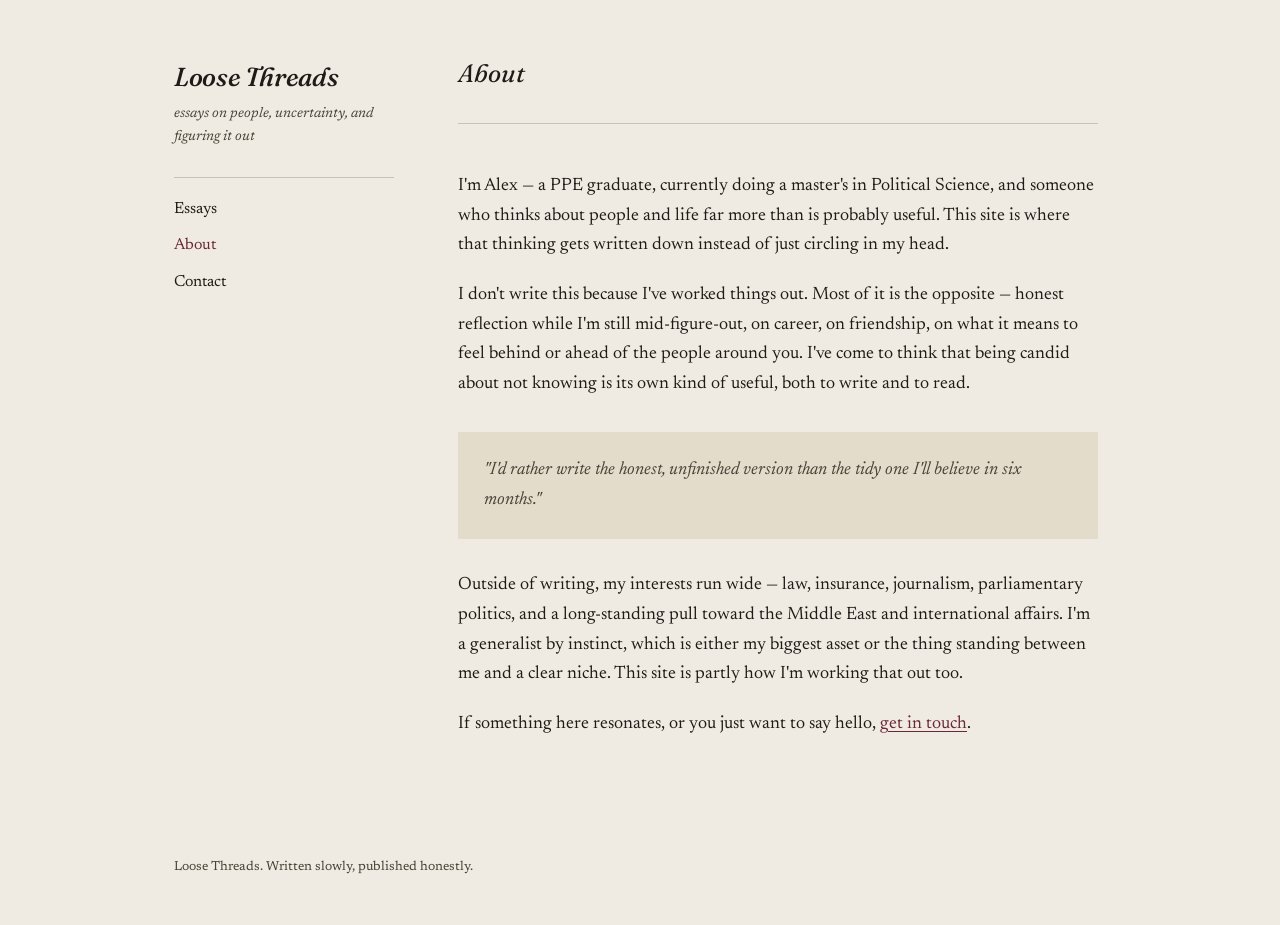
==== about.html @ 37145ff6 "Add files via upload" ====
<!DOCTYPE html>
<html lang="en">
<head>
<meta charset="UTF-8">
<meta name="viewport" content="width=device-width, initial-scale=1.0">
<title>About — Loose Threads</title>
<link rel="stylesheet" href="style.css">
</head>
<body>
<div class="shell">

  <aside class="rail">
    <div class="rail-inner">
      <a href="index.html" class="masthead">Loose Threads</a>
      <p class="tagline">essays on people, uncertainty, and figuring it out</p>
      <nav class="primary" aria-label="Primary">
        <a href="index.html">Essays</a>
        <a href="about.html" aria-current="page">About</a>
        <a href="contact.html">Contact</a>
      </nav>
    </div>
  </aside>

  <main>
    <p class="opening-line">About</p>

    <div class="about-body">
      <p>I'm Alex — a PPE graduate, currently doing a master's in Political Science, and someone who thinks about people and life far more than is probably useful. This site is where that thinking gets written down instead of just circling in my head.</p>

      <p>I don't write this because I've worked things out. Most of it is the opposite — honest reflection while I'm still mid-figure-out, on career, on friendship, on what it means to feel behind or ahead of the people around you. I've come to think that being candid about not knowing is its own kind of useful, both to write and to read.</p>

      <div class="pull-panel">
        <p>"I'd rather write the honest, unfinished version than the tidy one I'll believe in six months."</p>
      </div>

      <p>Outside of writing, my interests run wide — law, insurance, journalism, parliamentary politics, and a long-standing pull toward the Middle East and international affairs. I'm a generalist by instinct, which is either my biggest asset or the thing standing between me and a clear niche. This site is partly how I'm working that out too.</p>

      <p>If something here resonates, or you just want to say hello, <a href="contact.html">get in touch</a>.</p>
    </div>
  </main>

</div>

<footer class="site-footer">
  Loose Threads. Written slowly, published honestly.
</footer>

</body>
</html>
---- style.css ----
/* Loose Threads — editorial design system */

@import url('https://fonts.googleapis.com/css2?family=Fraunces:ital,opsz,wght@0,9..144,400;0,9..144,500;0,9..144,600;1,9..144,400;1,9..144,500&family=Newsreader:ital,wght@0,400;0,500;0,600;1,400&display=swap');

:root{
  --ink: #201B16;
  --ink-soft: #4A4237;
  --paper: #EFEBE2;
  --paper-deep: #E3DCCB;
  --wine: #6B2737;
  --wine-soft: #8C4353;
  --sage: #5B6B4E;
  --rule: #C9C2B4;
  --max: 640px;
}

*{ box-sizing: border-box; }

html{ scroll-behavior: smooth; }

body{
  margin: 0;
  background: var(--paper);
  color: var(--ink);
  font-family: 'Newsreader', Georgia, serif;
  font-size: 18px;
  line-height: 1.65;
  -webkit-font-smoothing: antialiased;
}

@media (prefers-reduced-motion: reduce){
  html{ scroll-behavior: auto; }
  *{ animation-duration: 0.01ms !important; transition-duration: 0.01ms !important; }
}

a{ color: var(--wine); text-decoration-thickness: 1px; text-underline-offset: 3px; }
a:hover{ color: var(--wine-soft); }
a:focus-visible, button:focus-visible{ outline: 2px solid var(--sage); outline-offset: 3px; }

h1, h2, h3{
  font-family: 'Fraunces', Georgia, serif;
  font-weight: 500;
  line-height: 1.15;
  margin: 0 0 0.4em 0;
  color: var(--ink);
}

.shell{
  display: grid;
  grid-template-columns: 220px minmax(0, 1fr);
  gap: 64px;
  max-width: 980px;
  margin: 0 auto;
  padding: 56px 24px 96px;
}

@media (max-width: 760px){
  .shell{ grid-template-columns: 1fr; gap: 40px; padding: 40px 20px 72px; }
}

/* Left rail: masthead + nav + meta */
.rail{ position: relative; }
.rail-inner{ position: sticky; top: 48px; }

.masthead{
  display: block;
  font-family: 'Fraunces', Georgia, serif;
  font-style: italic;
  font-weight: 500;
  font-size: 26px;
  letter-spacing: -0.01em;
  color: var(--ink);
  text-decoration: none;
  margin-bottom: 4px;
}
.masthead:hover{ color: var(--wine); }

.tagline{
  font-size: 14px;
  color: var(--ink-soft);
  font-style: italic;
  margin: 0 0 28px 0;
}

nav.primary{
  display: flex;
  flex-direction: column;
  gap: 10px;
  border-top: 1px solid var(--rule);
  padding-top: 18px;
}
nav.primary a{
  color: var(--ink);
  text-decoration: none;
  font-size: 16px;
}
nav.primary a[aria-current="page"]{ color: var(--wine); }
nav.primary a:hover{ color: var(--wine); }

@media (max-width: 760px){
  .rail-inner{ position: static; }
  nav.primary{ flex-direction: row; flex-wrap: wrap; gap: 18px; }
}

/* Main column */
main{ min-width: 0; }

.opening-line{
  font-family: 'Fraunces', Georgia, serif;
  font-style: italic;
  font-weight: 400;
  font-size: 25px;
  line-height: 1.4;
  color: var(--ink);
  max-width: var(--max);
  margin: 0 0 48px 0;
  padding-bottom: 32px;
  border-bottom: 1px solid var(--rule);
  animation: settle 0.5s ease-out;
}

@keyframes settle{
  from{ opacity: 0; transform: translateY(6px); }
  to{ opacity: 1; transform: translateY(0); }
}

.section-label{
  font-size: 14px;
  color: var(--sage);
  margin: 0 0 18px 0;
}

/* Essay index list */
.essay-list{ list-style: none; margin: 0 0 48px 0; padding: 0; }
.essay-item{
  padding: 22px 0;
  border-bottom: 1px solid var(--rule);
  display: grid;
  grid-template-columns: 96px minmax(0,1fr);
  gap: 20px;
}
.essay-item:first-child{ padding-top: 0; }
@media (max-width: 560px){
  .essay-item{ grid-template-columns: 1fr; gap: 6px; }
}
.essay-date{
  font-size: 14px;
  color: var(--ink-soft);
  padding-top: 4px;
}
.essay-title{
  font-family: 'Fraunces', Georgia, serif;
  font-weight: 500;
  font-size: 21px;
  margin: 0 0 6px 0;
}
.essay-title a{ color: var(--ink); text-decoration: none; }
.essay-title a:hover{ color: var(--wine); }
.essay-excerpt{
  color: var(--ink-soft);
  font-size: 16px;
  max-width: var(--max);
  margin: 0;
}
.essay-status{
  display: inline-block;
  font-size: 13px;
  font-style: italic;
  color: var(--sage);
  margin-top: 4px;
}

/* Essay page */
.essay-header{ max-width: var(--max); margin-bottom: 40px; }
.essay-meta{ font-size: 14px; color: var(--ink-soft); margin-bottom: 10px; }
.essay-body{ max-width: var(--max); }
.essay-body p{ margin: 0 0 22px 0; }
.essay-body p:first-of-type::first-letter{
  font-family: 'Fraunces', Georgia, serif;
  font-size: 46px;
  font-weight: 500;
  float: left;
  line-height: 0.85;
  padding: 6px 8px 0 0;
  color: var(--wine);
}
blockquote{
  margin: 32px 0;
  padding: 4px 0 4px 20px;
  border-left: 2px solid var(--wine);
  font-style: italic;
  color: var(--ink-soft);
}
.back-link{ display: inline-block; margin-top: 8px; font-size: 15px; }

/* About page */
.about-body{ max-width: var(--max); }
.about-body p{ margin: 0 0 20px 0; }
.pull-panel{
  background: var(--paper-deep);
  padding: 24px 26px;
  margin: 32px 0;
  max-width: var(--max);
}
.pull-panel p{ margin: 0; font-style: italic; color: var(--ink-soft); }

/* Contact page */
.contact-block{ max-width: var(--max); }
.contact-line{
  font-size: 17px;
  margin: 0 0 14px 0;
}
.contact-line .label{ color: var(--ink-soft); font-size: 14px; display: block; margin-bottom: 2px; }

footer.site-footer{
  max-width: 980px;
  margin: 0 auto;
  padding: 0 24px 48px;
  font-size: 13px;
  color: var(--ink-soft);
}
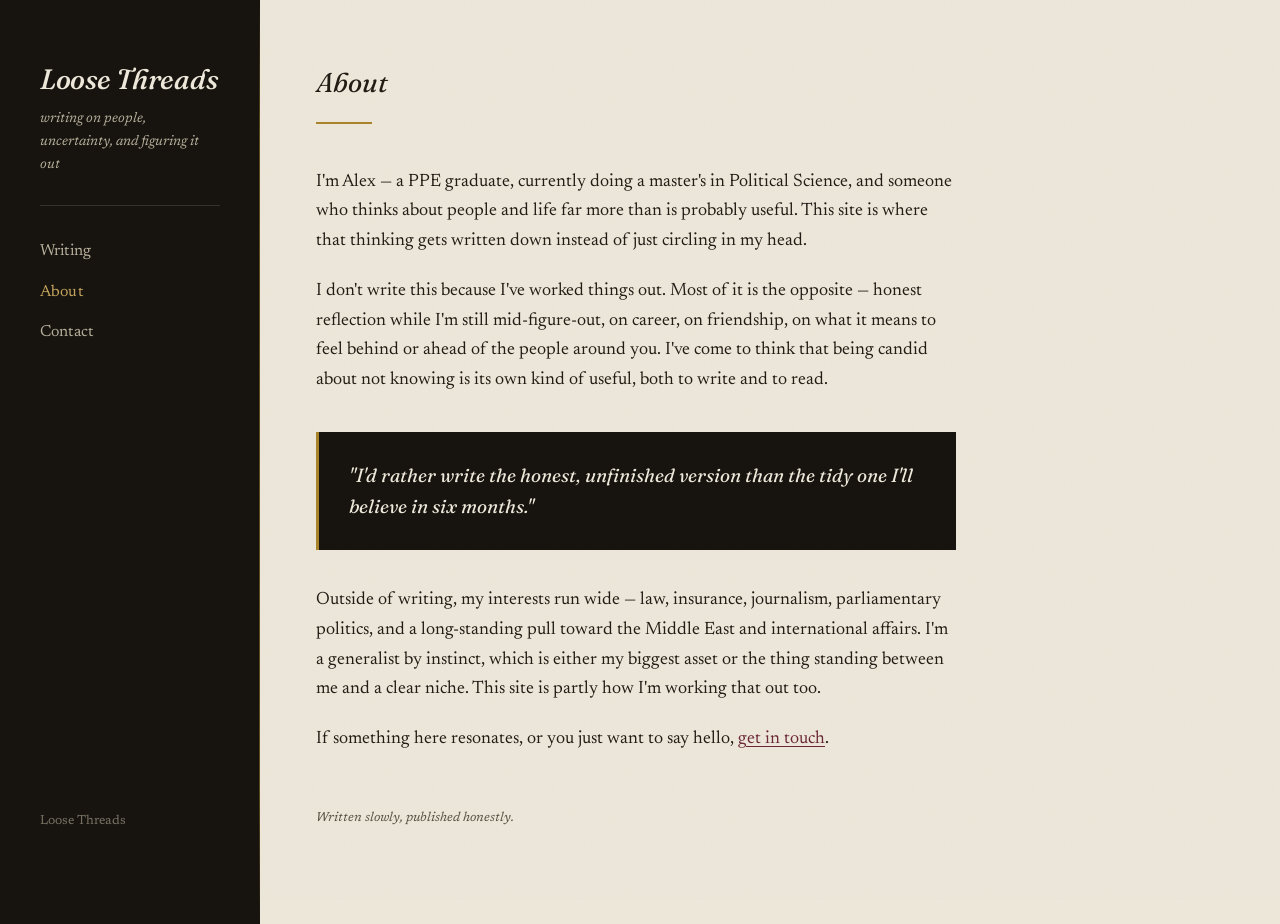
==== commit 06e03333: "Add files via upload" ====
--- a/about.html
+++ b/about.html
@@ -11,39 +11,42 @@
 
   <aside class="rail">
     <div class="rail-inner">
-      <a href="index.html" class="masthead">Loose Threads</a>
-      <p class="tagline">essays on people, uncertainty, and figuring it out</p>
-      <nav class="primary" aria-label="Primary">
-        <a href="index.html">Essays</a>
-        <a href="about.html" aria-current="page">About</a>
-        <a href="contact.html">Contact</a>
-      </nav>
+      <div>
+        <a href="index.html" class="masthead">Loose Threads</a>
+        <p class="tagline">writing on people, uncertainty, and figuring it out</p>
+        <nav class="primary" aria-label="Primary">
+          <a href="index.html">Writing</a>
+          <a href="about.html" aria-current="page">About</a>
+          <a href="contact.html">Contact</a>
+        </nav>
+      </div>
+      <p class="rail-foot">Loose Threads</p>
     </div>
   </aside>
 
-  <main>
-    <p class="opening-line">About</p>
+  <div class="content">
+    <main>
+      <p class="opening-line">About</p>
+      <hr class="gold-rule">
 
-    <div class="about-body">
-      <p>I'm Alex — a PPE graduate, currently doing a master's in Political Science, and someone who thinks about people and life far more than is probably useful. This site is where that thinking gets written down instead of just circling in my head.</p>
+      <div class="about-body">
+        <p>I'm Alex — a PPE graduate, currently doing a master's in Political Science, and someone who thinks about people and life far more than is probably useful. This site is where that thinking gets written down instead of just circling in my head.</p>
 
-      <p>I don't write this because I've worked things out. Most of it is the opposite — honest reflection while I'm still mid-figure-out, on career, on friendship, on what it means to feel behind or ahead of the people around you. I've come to think that being candid about not knowing is its own kind of useful, both to write and to read.</p>
+        <p>I don't write this because I've worked things out. Most of it is the opposite — honest reflection while I'm still mid-figure-out, on career, on friendship, on what it means to feel behind or ahead of the people around you. I've come to think that being candid about not knowing is its own kind of useful, both to write and to read.</p>
 
-      <div class="pull-panel">
-        <p>"I'd rather write the honest, unfinished version than the tidy one I'll believe in six months."</p>
+        <div class="pull-panel">
+          <p>"I'd rather write the honest, unfinished version than the tidy one I'll believe in six months."</p>
+        </div>
+
+        <p>Outside of writing, my interests run wide — law, insurance, journalism, parliamentary politics, and a long-standing pull toward the Middle East and international affairs. I'm a generalist by instinct, which is either my biggest asset or the thing standing between me and a clear niche. This site is partly how I'm working that out too.</p>
+
+        <p>If something here resonates, or you just want to say hello, <a href="contact.html">get in touch</a>.</p>
       </div>
+    </main>
 
-      <p>Outside of writing, my interests run wide — law, insurance, journalism, parliamentary politics, and a long-standing pull toward the Middle East and international affairs. I'm a generalist by instinct, which is either my biggest asset or the thing standing between me and a clear niche. This site is partly how I'm working that out too.</p>
-
-      <p>If something here resonates, or you just want to say hello, <a href="contact.html">get in touch</a>.</p>
-    </div>
-  </main>
+    <footer class="site-footer">Written slowly, published honestly.</footer>
+  </div>
 
 </div>
-
-<footer class="site-footer">
-  Loose Threads. Written slowly, published honestly.
-</footer>
-
 </body>
 </html>
--- a/style.css
+++ b/style.css
@@ -1,122 +1,182 @@
-/* Loose Threads — editorial design system */
+/* Loose Threads — editorial design system v2 */
 
 @import url('https://fonts.googleapis.com/css2?family=Fraunces:ital,opsz,wght@0,9..144,400;0,9..144,500;0,9..144,600;1,9..144,400;1,9..144,500&family=Newsreader:ital,wght@0,400;0,500;0,600;1,400&display=swap');
 
 :root{
-  --ink: #201B16;
-  --ink-soft: #4A4237;
-  --paper: #EFEBE2;
-  --paper-deep: #E3DCCB;
+  --ink: #17140F;
+  --ink-panel: #1D1912;
+  --ink-text: #EDE7DA;
+  --ink-text-soft: #B7AF9C;
+  --paper: #EDE7DA;
+  --paper-deep: #E1D9C6;
   --wine: #6B2737;
   --wine-soft: #8C4353;
-  --sage: #5B6B4E;
-  --rule: #C9C2B4;
+  --gold: #A9822C;
+  --gold-soft: #C4A45C;
+  --rule: #C9BFA8;
+  --body-ink: #211C14;
+  --body-ink-soft: #55503F;
   --max: 640px;
 }
 
 *{ box-sizing: border-box; }
-
 html{ scroll-behavior: smooth; }
+
+@media (prefers-reduced-motion: reduce){
+  html{ scroll-behavior: auto; }
+  *{ animation-duration: 0.01ms !important; transition-duration: 0.01ms !important; }
+}
 
 body{
   margin: 0;
   background: var(--paper);
-  color: var(--ink);
+  color: var(--body-ink);
   font-family: 'Newsreader', Georgia, serif;
   font-size: 18px;
   line-height: 1.65;
   -webkit-font-smoothing: antialiased;
 }
 
-@media (prefers-reduced-motion: reduce){
-  html{ scroll-behavior: auto; }
-  *{ animation-duration: 0.01ms !important; transition-duration: 0.01ms !important; }
+/* subtle grain texture on the paper areas */
+.shell::before{
+  content: "";
+  position: fixed;
+  inset: 0;
+  pointer-events: none;
+  opacity: 0.035;
+  z-index: 0;
+  background-image: url("data:image/svg+xml,%3Csvg xmlns='http://www.w3.org/2000/svg' width='120' height='120'%3E%3Cfilter id='n'%3E%3CfeTurbulence type='fractalNoise' baseFrequency='0.9' numOctaves='2' stitchTiles='stitch'/%3E%3C/filter%3E%3Crect width='100%25' height='100%25' filter='url(%23n)'/%3E%3C/svg%3E");
 }
 
 a{ color: var(--wine); text-decoration-thickness: 1px; text-underline-offset: 3px; }
 a:hover{ color: var(--wine-soft); }
-a:focus-visible, button:focus-visible{ outline: 2px solid var(--sage); outline-offset: 3px; }
+a:focus-visible, button:focus-visible{ outline: 2px solid var(--gold); outline-offset: 3px; }
 
 h1, h2, h3{
   font-family: 'Fraunces', Georgia, serif;
   font-weight: 500;
   line-height: 1.15;
   margin: 0 0 0.4em 0;
-  color: var(--ink);
+  color: var(--body-ink);
 }
 
 .shell{
+  position: relative;
   display: grid;
-  grid-template-columns: 220px minmax(0, 1fr);
-  gap: 64px;
-  max-width: 980px;
-  margin: 0 auto;
-  padding: 56px 24px 96px;
-}
-
-@media (max-width: 760px){
-  .shell{ grid-template-columns: 1fr; gap: 40px; padding: 40px 20px 72px; }
-}
-
-/* Left rail: masthead + nav + meta */
-.rail{ position: relative; }
-.rail-inner{ position: sticky; top: 48px; }
+  grid-template-columns: 260px minmax(0, 1fr);
+  min-height: 100vh;
+}
+
+@media (max-width: 760px){
+  .shell{ grid-template-columns: 1fr; }
+}
+
+/* Dark sidebar panel */
+.rail{
+  background: var(--ink);
+  color: var(--ink-text);
+  position: relative;
+}
+.rail::after{
+  content: "";
+  position: absolute;
+  top: 0; right: 0; bottom: 0;
+  width: 1px;
+  background: linear-gradient(to bottom, transparent, var(--gold) 15%, var(--gold) 85%, transparent);
+  opacity: 0.5;
+}
+.rail-inner{
+  position: sticky;
+  top: 0;
+  padding: 56px 40px;
+  min-height: 100vh;
+  display: flex;
+  flex-direction: column;
+}
+
+@media (max-width: 760px){
+  .rail-inner{ position: static; min-height: 0; padding: 40px 24px 32px; }
+}
 
 .masthead{
   display: block;
   font-family: 'Fraunces', Georgia, serif;
   font-style: italic;
   font-weight: 500;
-  font-size: 26px;
+  font-size: 28px;
   letter-spacing: -0.01em;
-  color: var(--ink);
+  color: var(--paper);
   text-decoration: none;
-  margin-bottom: 4px;
-}
-.masthead:hover{ color: var(--wine); }
+  margin-bottom: 6px;
+}
+.masthead:hover{ color: var(--gold-soft); }
 
 .tagline{
   font-size: 14px;
-  color: var(--ink-soft);
-  font-style: italic;
-  margin: 0 0 28px 0;
+  color: var(--ink-text-soft);
+  font-style: italic;
+  margin: 0 0 32px 0;
+  padding-bottom: 28px;
+  border-bottom: 1px solid rgba(237,231,218,0.14);
 }
 
 nav.primary{
   display: flex;
   flex-direction: column;
-  gap: 10px;
-  border-top: 1px solid var(--rule);
-  padding-top: 18px;
+  gap: 14px;
 }
 nav.primary a{
-  color: var(--ink);
+  color: var(--ink-text-soft);
   text-decoration: none;
   font-size: 16px;
-}
-nav.primary a[aria-current="page"]{ color: var(--wine); }
-nav.primary a:hover{ color: var(--wine); }
-
-@media (max-width: 760px){
-  .rail-inner{ position: static; }
-  nav.primary{ flex-direction: row; flex-wrap: wrap; gap: 18px; }
+  letter-spacing: 0.01em;
+  transition: color 0.15s ease;
+}
+nav.primary a[aria-current="page"]{ color: var(--gold-soft); }
+nav.primary a:hover{ color: var(--paper); }
+
+.rail-foot{
+  margin-top: auto;
+  padding-top: 32px;
+  font-size: 13px;
+  color: rgba(183,175,156,0.6);
+}
+
+@media (max-width: 760px){
+  nav.primary{ flex-direction: row; flex-wrap: wrap; gap: 20px; }
+  .rail-foot{ display: none; }
 }
 
 /* Main column */
-main{ min-width: 0; }
+.content{ min-width: 0; position: relative; z-index: 1; }
+
+main{
+  padding: 64px 56px 0;
+  max-width: 900px;
+}
+
+@media (max-width: 760px){
+  main{ padding: 48px 24px 0; }
+}
 
 .opening-line{
   font-family: 'Fraunces', Georgia, serif;
   font-style: italic;
   font-weight: 400;
-  font-size: 25px;
+  font-size: 27px;
   line-height: 1.4;
-  color: var(--ink);
+  color: var(--body-ink);
   max-width: var(--max);
-  margin: 0 0 48px 0;
-  padding-bottom: 32px;
-  border-bottom: 1px solid var(--rule);
+  margin: 0 0 20px 0;
   animation: settle 0.5s ease-out;
+}
+
+.gold-rule{
+  width: 56px;
+  height: 2px;
+  background: var(--gold);
+  border: none;
+  margin: 0 0 44px 0;
 }
 
 @keyframes settle{
@@ -125,39 +185,46 @@
 }
 
 .section-label{
-  font-size: 14px;
-  color: var(--sage);
-  margin: 0 0 18px 0;
-}
-
-/* Essay index list */
+  font-family: 'Fraunces', Georgia, serif;
+  font-style: italic;
+  font-size: 16px;
+  color: var(--wine);
+  margin: 0 0 20px 0;
+}
+
+/* Writing index list */
 .essay-list{ list-style: none; margin: 0 0 48px 0; padding: 0; }
 .essay-item{
-  padding: 22px 0;
+  padding: 26px 24px;
+  margin: 0 -24px 4px -24px;
   border-bottom: 1px solid var(--rule);
   display: grid;
-  grid-template-columns: 96px minmax(0,1fr);
-  gap: 20px;
-}
-.essay-item:first-child{ padding-top: 0; }
+  grid-template-columns: 100px minmax(0,1fr);
+  gap: 24px;
+  border-radius: 2px;
+  transition: background 0.18s ease;
+}
+.essay-item:hover{ background: var(--paper-deep); }
+.essay-item:first-child{ border-top: 1px solid var(--rule); }
 @media (max-width: 560px){
-  .essay-item{ grid-template-columns: 1fr; gap: 6px; }
+  .essay-item{ grid-template-columns: 1fr; gap: 6px; padding: 22px 16px; margin: 0 -16px 4px -16px; }
 }
 .essay-date{
-  font-size: 14px;
-  color: var(--ink-soft);
-  padding-top: 4px;
+  font-size: 13px;
+  letter-spacing: 0.02em;
+  color: var(--gold);
+  padding-top: 5px;
 }
 .essay-title{
   font-family: 'Fraunces', Georgia, serif;
   font-weight: 500;
-  font-size: 21px;
-  margin: 0 0 6px 0;
-}
-.essay-title a{ color: var(--ink); text-decoration: none; }
+  font-size: 22px;
+  margin: 0 0 8px 0;
+}
+.essay-title a{ color: var(--body-ink); text-decoration: none; }
 .essay-title a:hover{ color: var(--wine); }
 .essay-excerpt{
-  color: var(--ink-soft);
+  color: var(--body-ink-soft);
   font-size: 16px;
   max-width: var(--max);
   margin: 0;
@@ -166,56 +233,81 @@
   display: inline-block;
   font-size: 13px;
   font-style: italic;
-  color: var(--sage);
-  margin-top: 4px;
-}
-
-/* Essay page */
-.essay-header{ max-width: var(--max); margin-bottom: 40px; }
-.essay-meta{ font-size: 14px; color: var(--ink-soft); margin-bottom: 10px; }
-.essay-body{ max-width: var(--max); }
+  color: var(--wine);
+  margin-top: 6px;
+}
+
+/* Essay/article page */
+.essay-header{ max-width: var(--max); margin-bottom: 12px; }
+.essay-meta{
+  font-size: 13px;
+  letter-spacing: 0.02em;
+  color: var(--gold);
+  margin-bottom: 12px;
+}
+.essay-body{ max-width: var(--max); margin-top: 40px; }
 .essay-body p{ margin: 0 0 22px 0; }
 .essay-body p:first-of-type::first-letter{
   font-family: 'Fraunces', Georgia, serif;
-  font-size: 46px;
+  font-size: 48px;
   font-weight: 500;
   float: left;
-  line-height: 0.85;
-  padding: 6px 8px 0 0;
+  line-height: 0.82;
+  padding: 6px 10px 0 0;
   color: var(--wine);
 }
 blockquote{
-  margin: 32px 0;
-  padding: 4px 0 4px 20px;
-  border-left: 2px solid var(--wine);
-  font-style: italic;
-  color: var(--ink-soft);
-}
-.back-link{ display: inline-block; margin-top: 8px; font-size: 15px; }
+  margin: 36px 0;
+  padding: 6px 0 6px 22px;
+  border-left: 2px solid var(--gold);
+  font-family: 'Fraunces', Georgia, serif;
+  font-style: italic;
+  font-size: 20px;
+  color: var(--body-ink-soft);
+}
+.back-link{ display: inline-block; margin-top: 12px; font-size: 15px; }
 
 /* About page */
-.about-body{ max-width: var(--max); }
+.about-body{ max-width: var(--max); margin-top: 40px; }
 .about-body p{ margin: 0 0 20px 0; }
 .pull-panel{
-  background: var(--paper-deep);
-  padding: 24px 26px;
-  margin: 32px 0;
+  background: var(--ink);
+  color: var(--ink-text);
+  padding: 28px 30px;
+  margin: 36px 0;
   max-width: var(--max);
-}
-.pull-panel p{ margin: 0; font-style: italic; color: var(--ink-soft); }
+  border-left: 3px solid var(--gold);
+}
+.pull-panel p{
+  margin: 0;
+  font-family: 'Fraunces', Georgia, serif;
+  font-style: italic;
+  font-size: 19px;
+  color: var(--paper);
+}
 
 /* Contact page */
-.contact-block{ max-width: var(--max); }
+.contact-block{ max-width: var(--max); margin-top: 40px; }
 .contact-line{
   font-size: 17px;
-  margin: 0 0 14px 0;
-}
-.contact-line .label{ color: var(--ink-soft); font-size: 14px; display: block; margin-bottom: 2px; }
+  margin: 0 0 18px 0;
+  padding-bottom: 18px;
+  border-bottom: 1px solid var(--rule);
+}
+.contact-line .label{
+  color: var(--gold);
+  font-size: 13px;
+  letter-spacing: 0.02em;
+  display: block;
+  margin-bottom: 4px;
+}
 
 footer.site-footer{
-  max-width: 980px;
-  margin: 0 auto;
-  padding: 0 24px 48px;
-  font-size: 13px;
-  color: var(--ink-soft);
-}
+  padding: 32px 56px 96px;
+  font-size: 13px;
+  font-style: italic;
+  color: var(--body-ink-soft);
+}
+@media (max-width: 760px){
+  footer.site-footer{ padding: 20px 24px 72px; }
+}
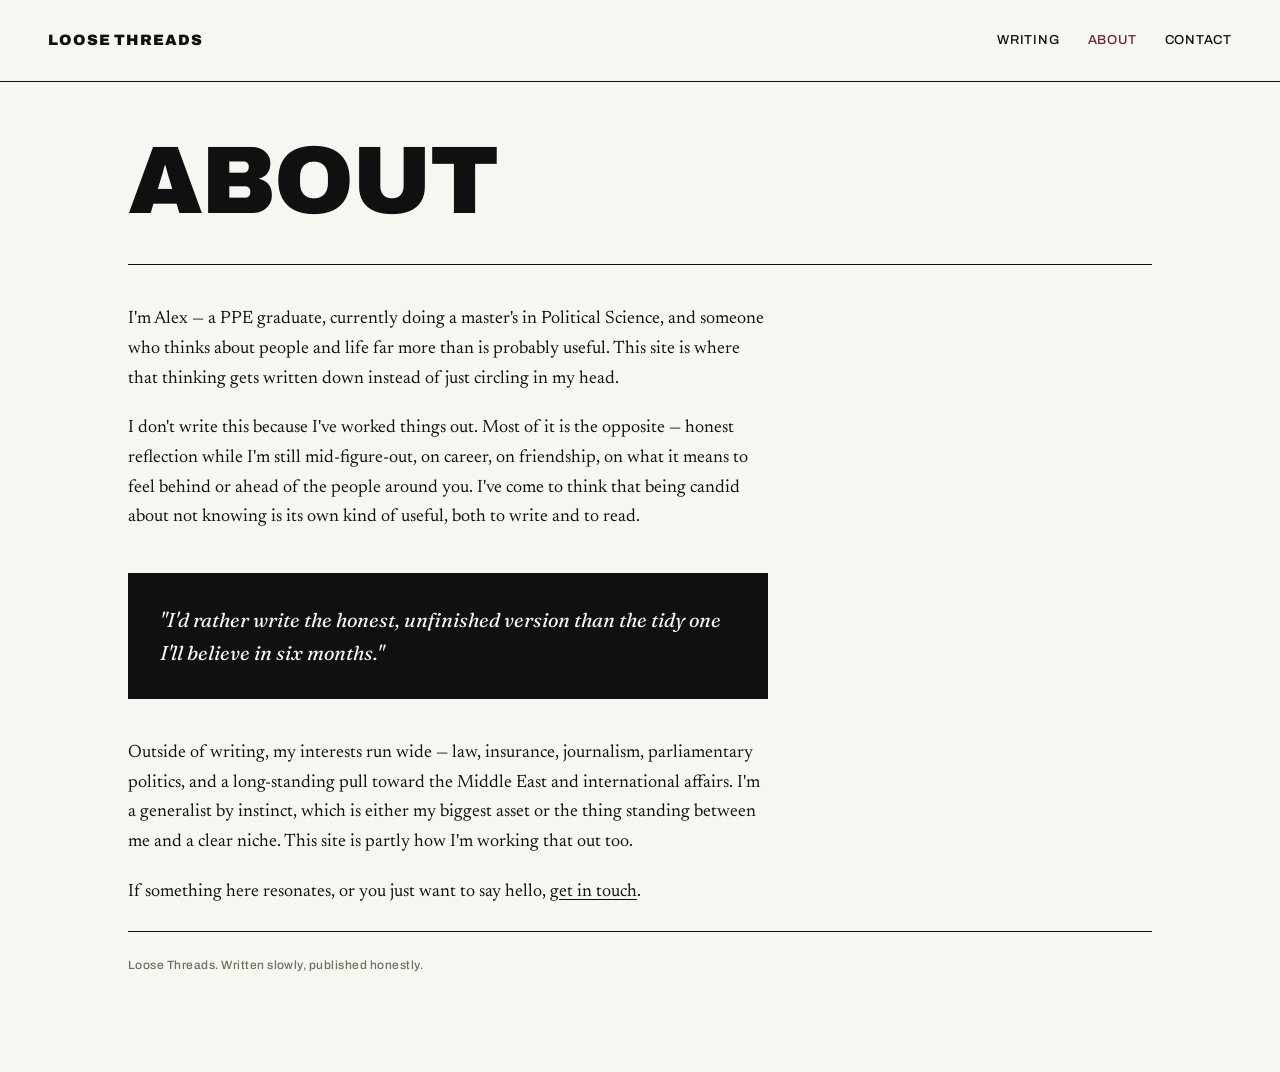
==== commit 72b0e5e6: "Add files via upload" ====
--- a/about.html
+++ b/about.html
@@ -7,46 +7,38 @@
 <link rel="stylesheet" href="style.css">
 </head>
 <body>
-<div class="shell">
 
-  <aside class="rail">
-    <div class="rail-inner">
-      <div>
-        <a href="index.html" class="masthead">Loose Threads</a>
-        <p class="tagline">writing on people, uncertainty, and figuring it out</p>
-        <nav class="primary" aria-label="Primary">
-          <a href="index.html">Writing</a>
-          <a href="about.html" aria-current="page">About</a>
-          <a href="contact.html">Contact</a>
-        </nav>
-      </div>
-      <p class="rail-foot">Loose Threads</p>
-    </div>
-  </aside>
+<div class="topnav">
+  <a href="index.html" class="wordmark">Loose Threads</a>
+  <nav class="primary" aria-label="Primary">
+    <a href="index.html">Writing</a>
+    <a href="about.html" aria-current="page">About</a>
+    <a href="contact.html">Contact</a>
+  </nav>
+</div>
 
-  <div class="content">
-    <main>
-      <p class="opening-line">About</p>
-      <hr class="gold-rule">
-
-      <div class="about-body">
-        <p>I'm Alex — a PPE graduate, currently doing a master's in Political Science, and someone who thinks about people and life far more than is probably useful. This site is where that thinking gets written down instead of just circling in my head.</p>
-
-        <p>I don't write this because I've worked things out. Most of it is the opposite — honest reflection while I'm still mid-figure-out, on career, on friendship, on what it means to feel behind or ahead of the people around you. I've come to think that being candid about not knowing is its own kind of useful, both to write and to read.</p>
-
-        <div class="pull-panel">
-          <p>"I'd rather write the honest, unfinished version than the tidy one I'll believe in six months."</p>
-        </div>
-
-        <p>Outside of writing, my interests run wide — law, insurance, journalism, parliamentary politics, and a long-standing pull toward the Middle East and international affairs. I'm a generalist by instinct, which is either my biggest asset or the thing standing between me and a clear niche. This site is partly how I'm working that out too.</p>
-
-        <p>If something here resonates, or you just want to say hello, <a href="contact.html">get in touch</a>.</p>
-      </div>
-    </main>
-
-    <footer class="site-footer">Written slowly, published honestly.</footer>
+<div class="wrap">
+  <div class="page-header">
+    <h1 class="page-title">ABOUT</h1>
   </div>
 
+  <main>
+    <div class="about-body">
+      <p>I'm Alex — a PPE graduate, currently doing a master's in Political Science, and someone who thinks about people and life far more than is probably useful. This site is where that thinking gets written down instead of just circling in my head.</p>
+
+      <p>I don't write this because I've worked things out. Most of it is the opposite — honest reflection while I'm still mid-figure-out, on career, on friendship, on what it means to feel behind or ahead of the people around you. I've come to think that being candid about not knowing is its own kind of useful, both to write and to read.</p>
+
+      <div class="pull-panel">
+        <p>"I'd rather write the honest, unfinished version than the tidy one I'll believe in six months."</p>
+      </div>
+
+      <p>Outside of writing, my interests run wide — law, insurance, journalism, parliamentary politics, and a long-standing pull toward the Middle East and international affairs. I'm a generalist by instinct, which is either my biggest asset or the thing standing between me and a clear niche. This site is partly how I'm working that out too.</p>
+
+      <p>If something here resonates, or you just want to say hello, <a href="contact.html">get in touch</a>.</p>
+    </div>
+
+    <footer class="site-footer">Loose Threads. Written slowly, published honestly.</footer>
+  </main>
 </div>
 </body>
 </html>
--- a/style.css
+++ b/style.css
@@ -1,21 +1,13 @@
-/* Loose Threads — editorial design system v2 */
-
-@import url('https://fonts.googleapis.com/css2?family=Fraunces:ital,opsz,wght@0,9..144,400;0,9..144,500;0,9..144,600;1,9..144,400;1,9..144,500&family=Newsreader:ital,wght@0,400;0,500;0,600;1,400&display=swap');
+/* Loose Threads — editorial design system v3 */
+
+@import url('https://fonts.googleapis.com/css2?family=Archivo:wght@500;700;900&family=Fraunces:ital,opsz,wght@0,9..144,500;1,9..144,400;1,9..144,500&family=Newsreader:ital,wght@0,400;0,500;1,400&display=swap');
 
 :root{
-  --ink: #17140F;
-  --ink-panel: #1D1912;
-  --ink-text: #EDE7DA;
-  --ink-text-soft: #B7AF9C;
-  --paper: #EDE7DA;
-  --paper-deep: #E1D9C6;
+  --ink: #111010;
+  --paper: #F7F6F1;
   --wine: #6B2737;
-  --wine-soft: #8C4353;
-  --gold: #A9822C;
-  --gold-soft: #C4A45C;
-  --rule: #C9BFA8;
-  --body-ink: #211C14;
-  --body-ink-soft: #55503F;
+  --grey: #726C60;
+  --rule: #111010;
   --max: 640px;
 }
 
@@ -30,284 +22,274 @@
 body{
   margin: 0;
   background: var(--paper);
-  color: var(--body-ink);
+  color: var(--ink);
   font-family: 'Newsreader', Georgia, serif;
   font-size: 18px;
   line-height: 1.65;
   -webkit-font-smoothing: antialiased;
 }
 
-/* subtle grain texture on the paper areas */
-.shell::before{
-  content: "";
-  position: fixed;
-  inset: 0;
-  pointer-events: none;
-  opacity: 0.035;
-  z-index: 0;
-  background-image: url("data:image/svg+xml,%3Csvg xmlns='http://www.w3.org/2000/svg' width='120' height='120'%3E%3Cfilter id='n'%3E%3CfeTurbulence type='fractalNoise' baseFrequency='0.9' numOctaves='2' stitchTiles='stitch'/%3E%3C/filter%3E%3Crect width='100%25' height='100%25' filter='url(%23n)'/%3E%3C/svg%3E");
-}
-
-a{ color: var(--wine); text-decoration-thickness: 1px; text-underline-offset: 3px; }
-a:hover{ color: var(--wine-soft); }
-a:focus-visible, button:focus-visible{ outline: 2px solid var(--gold); outline-offset: 3px; }
-
-h1, h2, h3{
-  font-family: 'Fraunces', Georgia, serif;
-  font-weight: 500;
-  line-height: 1.15;
-  margin: 0 0 0.4em 0;
-  color: var(--body-ink);
-}
-
-.shell{
+a{ color: var(--ink); text-decoration-thickness: 1px; text-underline-offset: 3px; }
+a:hover{ color: var(--wine); }
+a:focus-visible, button:focus-visible{ outline: 2px solid var(--wine); outline-offset: 3px; }
+
+/* Top navigation */
+.topnav{
+  display: flex;
+  align-items: center;
+  justify-content: space-between;
+  padding: 28px 48px;
+  border-bottom: 1px solid var(--rule);
+}
+@media (max-width: 640px){
+  .topnav{ padding: 22px 20px; flex-wrap: wrap; gap: 14px; }
+}
+.wordmark{
+  font-family: 'Archivo', sans-serif;
+  font-weight: 900;
+  font-size: 15px;
+  letter-spacing: 0.06em;
+  text-transform: uppercase;
+  color: var(--ink);
+  text-decoration: none;
+}
+nav.primary{ display: flex; gap: 28px; }
+nav.primary a{
+  font-family: 'Archivo', sans-serif;
+  font-weight: 500;
+  font-size: 13px;
+  letter-spacing: 0.06em;
+  text-transform: uppercase;
+  color: var(--ink);
+  text-decoration: none;
+}
+nav.primary a[aria-current="page"]{ color: var(--wine); }
+nav.primary a:hover{ color: var(--wine); }
+
+.wrap{ max-width: 1120px; margin: 0 auto; padding: 0 48px; }
+@media (max-width: 640px){ .wrap{ padding: 0 20px; } }
+
+/* Homepage hero */
+.hero{
   position: relative;
-  display: grid;
-  grid-template-columns: 260px minmax(0, 1fr);
-  min-height: 100vh;
-}
-
-@media (max-width: 760px){
-  .shell{ grid-template-columns: 1fr; }
-}
-
-/* Dark sidebar panel */
-.rail{
-  background: var(--ink);
-  color: var(--ink-text);
-  position: relative;
-}
-.rail::after{
-  content: "";
+  padding: 72px 0 56px;
+  border-bottom: 1px solid var(--rule);
+}
+.hero-eyebrow{
+  font-family: 'Archivo', sans-serif;
+  font-weight: 500;
+  font-size: 13px;
+  letter-spacing: 0.08em;
+  text-transform: uppercase;
+  color: var(--grey);
+  margin: 0 0 18px 0;
+}
+.hero-title{
+  font-family: 'Archivo', sans-serif;
+  font-weight: 900;
+  font-size: clamp(64px, 12vw, 148px);
+  line-height: 0.86;
+  letter-spacing: -0.02em;
+  margin: 0;
+  color: var(--ink);
+  animation: settle 0.5s ease-out;
+}
+@keyframes settle{
+  from{ opacity: 0; transform: translateY(8px); }
+  to{ opacity: 1; transform: translateY(0); }
+}
+.hero-side{
   position: absolute;
-  top: 0; right: 0; bottom: 0;
-  width: 1px;
-  background: linear-gradient(to bottom, transparent, var(--gold) 15%, var(--gold) 85%, transparent);
-  opacity: 0.5;
-}
-.rail-inner{
-  position: sticky;
-  top: 0;
-  padding: 56px 40px;
-  min-height: 100vh;
-  display: flex;
-  flex-direction: column;
-}
-
-@media (max-width: 760px){
-  .rail-inner{ position: static; min-height: 0; padding: 40px 24px 32px; }
-}
-
-.masthead{
-  display: block;
-  font-family: 'Fraunces', Georgia, serif;
-  font-style: italic;
-  font-weight: 500;
-  font-size: 28px;
-  letter-spacing: -0.01em;
-  color: var(--paper);
-  text-decoration: none;
-  margin-bottom: 6px;
-}
-.masthead:hover{ color: var(--gold-soft); }
-
-.tagline{
-  font-size: 14px;
-  color: var(--ink-text-soft);
-  font-style: italic;
-  margin: 0 0 32px 0;
-  padding-bottom: 28px;
-  border-bottom: 1px solid rgba(237,231,218,0.14);
-}
-
-nav.primary{
-  display: flex;
-  flex-direction: column;
-  gap: 14px;
-}
-nav.primary a{
-  color: var(--ink-text-soft);
-  text-decoration: none;
-  font-size: 16px;
-  letter-spacing: 0.01em;
-  transition: color 0.15s ease;
-}
-nav.primary a[aria-current="page"]{ color: var(--gold-soft); }
-nav.primary a:hover{ color: var(--paper); }
-
-.rail-foot{
-  margin-top: auto;
-  padding-top: 32px;
-  font-size: 13px;
-  color: rgba(183,175,156,0.6);
-}
-
-@media (max-width: 760px){
-  nav.primary{ flex-direction: row; flex-wrap: wrap; gap: 20px; }
-  .rail-foot{ display: none; }
-}
-
-/* Main column */
-.content{ min-width: 0; position: relative; z-index: 1; }
-
-main{
-  padding: 64px 56px 0;
-  max-width: 900px;
-}
-
-@media (max-width: 760px){
-  main{ padding: 48px 24px 0; }
-}
-
-.opening-line{
+  right: 48px;
+  top: 72px;
+  writing-mode: vertical-rl;
+  transform: rotate(180deg);
+  font-family: 'Archivo', sans-serif;
+  font-weight: 500;
+  font-size: 13px;
+  letter-spacing: 0.14em;
+  text-transform: uppercase;
+  color: var(--grey);
+}
+@media (max-width: 760px){ .hero-side{ display: none; } }
+
+.hero-line{
   font-family: 'Fraunces', Georgia, serif;
   font-style: italic;
   font-weight: 400;
-  font-size: 27px;
-  line-height: 1.4;
-  color: var(--body-ink);
+  font-size: 24px;
+  line-height: 1.45;
   max-width: var(--max);
-  margin: 0 0 20px 0;
-  animation: settle 0.5s ease-out;
-}
-
-.gold-rule{
-  width: 56px;
-  height: 2px;
-  background: var(--gold);
-  border: none;
-  margin: 0 0 44px 0;
-}
-
-@keyframes settle{
-  from{ opacity: 0; transform: translateY(6px); }
-  to{ opacity: 1; transform: translateY(0); }
-}
-
+  margin: 36px 0 0 0;
+  color: var(--ink);
+}
+
+/* Section label */
 .section-label{
-  font-family: 'Fraunces', Georgia, serif;
-  font-style: italic;
-  font-size: 16px;
-  color: var(--wine);
-  margin: 0 0 20px 0;
-}
-
-/* Writing index list */
-.essay-list{ list-style: none; margin: 0 0 48px 0; padding: 0; }
+  font-family: 'Archivo', sans-serif;
+  font-weight: 700;
+  font-size: 13px;
+  letter-spacing: 0.08em;
+  text-transform: uppercase;
+  color: var(--wine);
+  margin: 48px 0 4px 0;
+}
+
+/* Writing index */
+.essay-list{ list-style: none; margin: 0; padding: 0; }
 .essay-item{
-  padding: 26px 24px;
-  margin: 0 -24px 4px -24px;
+  padding: 30px 0;
   border-bottom: 1px solid var(--rule);
   display: grid;
-  grid-template-columns: 100px minmax(0,1fr);
-  gap: 24px;
-  border-radius: 2px;
-  transition: background 0.18s ease;
-}
-.essay-item:hover{ background: var(--paper-deep); }
-.essay-item:first-child{ border-top: 1px solid var(--rule); }
-@media (max-width: 560px){
-  .essay-item{ grid-template-columns: 1fr; gap: 6px; padding: 22px 16px; margin: 0 -16px 4px -16px; }
+  grid-template-columns: 130px minmax(0,1fr);
+  gap: 28px;
+  transition: opacity 0.15s ease;
+}
+.essay-item:hover{ opacity: 0.6; }
+@media (max-width: 620px){
+  .essay-item{ grid-template-columns: 1fr; gap: 6px; }
 }
 .essay-date{
-  font-size: 13px;
-  letter-spacing: 0.02em;
-  color: var(--gold);
-  padding-top: 5px;
+  font-family: 'Archivo', sans-serif;
+  font-weight: 500;
+  font-size: 13px;
+  letter-spacing: 0.06em;
+  text-transform: uppercase;
+  color: var(--grey);
+  padding-top: 6px;
 }
 .essay-title{
   font-family: 'Fraunces', Georgia, serif;
   font-weight: 500;
-  font-size: 22px;
-  margin: 0 0 8px 0;
-}
-.essay-title a{ color: var(--body-ink); text-decoration: none; }
+  font-size: 30px;
+  line-height: 1.15;
+  margin: 0 0 10px 0;
+}
+.essay-title a{ color: var(--ink); text-decoration: none; }
 .essay-title a:hover{ color: var(--wine); }
 .essay-excerpt{
-  color: var(--body-ink-soft);
+  color: var(--grey);
   font-size: 16px;
   max-width: var(--max);
   margin: 0;
 }
 .essay-status{
   display: inline-block;
-  font-size: 13px;
-  font-style: italic;
-  color: var(--wine);
-  margin-top: 6px;
-}
-
-/* Essay/article page */
-.essay-header{ max-width: var(--max); margin-bottom: 12px; }
-.essay-meta{
-  font-size: 13px;
-  letter-spacing: 0.02em;
-  color: var(--gold);
-  margin-bottom: 12px;
-}
-.essay-body{ max-width: var(--max); margin-top: 40px; }
-.essay-body p{ margin: 0 0 22px 0; }
-.essay-body p:first-of-type::first-letter{
-  font-family: 'Fraunces', Georgia, serif;
-  font-size: 48px;
-  font-weight: 500;
-  float: left;
-  line-height: 0.82;
-  padding: 6px 10px 0 0;
-  color: var(--wine);
-}
-blockquote{
-  margin: 36px 0;
-  padding: 6px 0 6px 22px;
-  border-left: 2px solid var(--gold);
-  font-family: 'Fraunces', Georgia, serif;
-  font-style: italic;
-  font-size: 20px;
-  color: var(--body-ink-soft);
-}
-.back-link{ display: inline-block; margin-top: 12px; font-size: 15px; }
-
-/* About page */
+  font-family: 'Archivo', sans-serif;
+  font-weight: 500;
+  font-size: 12px;
+  letter-spacing: 0.06em;
+  text-transform: uppercase;
+  color: var(--wine);
+  margin-top: 8px;
+}
+
+/* Page header (About / Contact / Writing article listing) */
+.page-header{
+  padding: 56px 0 40px;
+  border-bottom: 1px solid var(--rule);
+}
+.page-title{
+  font-family: 'Archivo', sans-serif;
+  font-weight: 900;
+  font-size: clamp(52px, 9vw, 96px);
+  line-height: 0.9;
+  letter-spacing: -0.02em;
+  margin: 0;
+}
+
+main{ padding-bottom: 96px; }
+
+/* About body */
 .about-body{ max-width: var(--max); margin-top: 40px; }
 .about-body p{ margin: 0 0 20px 0; }
 .pull-panel{
   background: var(--ink);
-  color: var(--ink-text);
-  padding: 28px 30px;
-  margin: 36px 0;
+  color: var(--paper);
+  padding: 30px 32px;
+  margin: 40px 0;
   max-width: var(--max);
-  border-left: 3px solid var(--gold);
 }
 .pull-panel p{
   margin: 0;
   font-family: 'Fraunces', Georgia, serif;
   font-style: italic;
-  font-size: 19px;
-  color: var(--paper);
-}
-
-/* Contact page */
+  font-size: 20px;
+}
+
+/* Contact */
 .contact-block{ max-width: var(--max); margin-top: 40px; }
 .contact-line{
-  font-size: 17px;
-  margin: 0 0 18px 0;
-  padding-bottom: 18px;
+  padding: 20px 0;
   border-bottom: 1px solid var(--rule);
 }
 .contact-line .label{
-  color: var(--gold);
-  font-size: 13px;
-  letter-spacing: 0.02em;
+  font-family: 'Archivo', sans-serif;
+  font-weight: 500;
+  font-size: 12px;
+  letter-spacing: 0.08em;
+  text-transform: uppercase;
+  color: var(--grey);
   display: block;
-  margin-bottom: 4px;
+  margin-bottom: 6px;
+}
+.contact-line a{ font-size: 19px; }
+
+/* Article page */
+.essay-header{ max-width: var(--max); margin-top: 40px; }
+.essay-meta{
+  font-family: 'Archivo', sans-serif;
+  font-weight: 500;
+  font-size: 12px;
+  letter-spacing: 0.08em;
+  text-transform: uppercase;
+  color: var(--wine);
+  margin-bottom: 14px;
+}
+h1.essay-h1{
+  font-family: 'Fraunces', Georgia, serif;
+  font-weight: 500;
+  font-size: 40px;
+  line-height: 1.1;
+  margin: 0;
+}
+.essay-body{ max-width: var(--max); margin-top: 40px; }
+.essay-body p{ margin: 0 0 22px 0; }
+.essay-body p:first-of-type::first-letter{
+  font-family: 'Archivo', sans-serif;
+  font-weight: 900;
+  font-size: 54px;
+  float: left;
+  line-height: 0.8;
+  padding: 6px 10px 0 0;
+  color: var(--wine);
+}
+blockquote{
+  margin: 40px 0;
+  padding: 22px 26px;
+  background: var(--ink);
+  color: var(--paper);
+  font-family: 'Fraunces', Georgia, serif;
+  font-style: italic;
+  font-size: 21px;
+}
+.back-link{
+  display: inline-block;
+  margin-top: 16px;
+  font-family: 'Archivo', sans-serif;
+  font-weight: 500;
+  font-size: 13px;
+  letter-spacing: 0.06em;
+  text-transform: uppercase;
 }
 
 footer.site-footer{
-  padding: 32px 56px 96px;
-  font-size: 13px;
-  font-style: italic;
-  color: var(--body-ink-soft);
-}
-@media (max-width: 760px){
-  footer.site-footer{ padding: 20px 24px 72px; }
-}
+  border-top: 1px solid var(--rule);
+  padding: 24px 0 0;
+  font-family: 'Archivo', sans-serif;
+  font-weight: 500;
+  font-size: 12px;
+  letter-spacing: 0.04em;
+  color: var(--grey);
+  margin-top: 24px;
+}
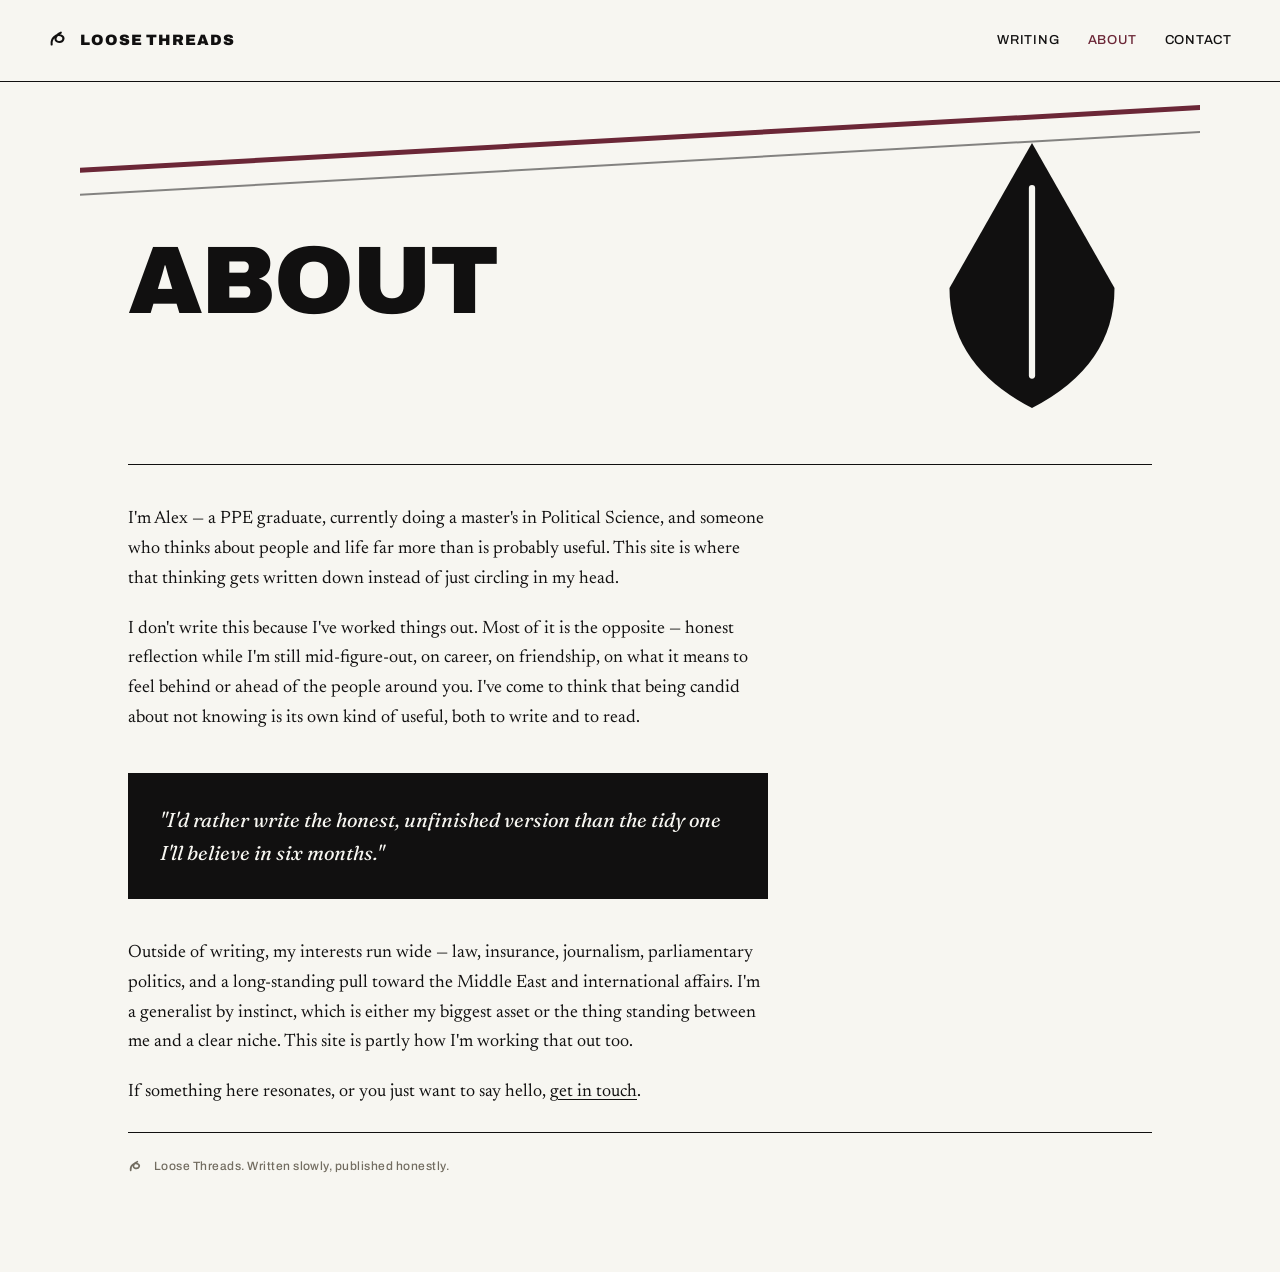
==== commit 7c7d4564: "Add files via upload" ====
--- a/about.html
+++ b/about.html
@@ -9,7 +9,10 @@
 <body>
 
 <div class="topnav">
-  <a href="index.html" class="wordmark">Loose Threads</a>
+  <a href="index.html" class="wordmark">
+    <svg class="mark" viewBox="0 0 48 48" aria-hidden="true"><path d="M8,34 C6,20 18,10 28,14 C38,18 34,30 22,28 C12,26 16,12 28,8"/></svg>
+    Loose Threads
+  </a>
   <nav class="primary" aria-label="Primary">
     <a href="index.html">Writing</a>
     <a href="about.html" aria-current="page">About</a>
@@ -17,9 +20,18 @@
   </nav>
 </div>
 
-<div class="wrap">
+<div class="wrap ribbon-wrap">
+  <div class="ribbon r1"></div>
+  <div class="ribbon r2"></div>
+
   <div class="page-header">
     <h1 class="page-title">ABOUT</h1>
+    <div class="page-art">
+      <svg viewBox="0 0 160 220" aria-hidden="true">
+        <path class="nib-fill" d="M80,4 L146,120 Q146,182 80,216 Q14,182 14,120 Z"/>
+        <path class="nib-slit" d="M80,40 L80,190"/>
+      </svg>
+    </div>
   </div>
 
   <main>
@@ -37,7 +49,10 @@
       <p>If something here resonates, or you just want to say hello, <a href="contact.html">get in touch</a>.</p>
     </div>
 
-    <footer class="site-footer">Loose Threads. Written slowly, published honestly.</footer>
+    <footer class="site-footer">
+      <svg class="mark" viewBox="0 0 48 48" aria-hidden="true"><path d="M8,34 C6,20 18,10 28,14 C38,18 34,30 22,28 C12,26 16,12 28,8"/></svg>
+      Loose Threads. Written slowly, published honestly.
+    </footer>
   </main>
 </div>
 </body>
--- a/style.css
+++ b/style.css
@@ -45,6 +45,9 @@
   .topnav{ padding: 22px 20px; flex-wrap: wrap; gap: 14px; }
 }
 .wordmark{
+  display: inline-flex;
+  align-items: center;
+  gap: 10px;
   font-family: 'Archivo', sans-serif;
   font-weight: 900;
   font-size: 15px;
@@ -53,6 +56,9 @@
   color: var(--ink);
   text-decoration: none;
 }
+.mark{ width: 22px; height: 22px; flex-shrink: 0; }
+.mark path{ fill: none; stroke: var(--ink); stroke-width: 4.5; stroke-linecap: round; }
+.wordmark:hover .mark path{ stroke: var(--wine); }
 nav.primary{ display: flex; gap: 28px; }
 nav.primary a{
   font-family: 'Archivo', sans-serif;
@@ -69,11 +75,35 @@
 .wrap{ max-width: 1120px; margin: 0 auto; padding: 0 48px; }
 @media (max-width: 640px){ .wrap{ padding: 0 20px; } }
 
+/* Diagonal thread ribbon — the recurring brand device */
+.ribbon-wrap{ position: relative; overflow: hidden; }
+.ribbon{
+  position: absolute;
+  left: -10%;
+  width: 120%;
+  height: 5px;
+  background: var(--wine);
+  transform-origin: left center;
+}
+.ribbon.r1{ top: 92px; transform: rotate(-3.2deg); }
+.ribbon.r2{ top: 118px; height: 2px; background: var(--ink); transform: rotate(-3.2deg); opacity: 0.5; }
+@media (max-width: 640px){
+  .ribbon.r1{ top: 118px; }
+  .ribbon.r2{ top: 138px; }
+}
+
 /* Homepage hero */
 .hero{
   position: relative;
-  padding: 72px 0 56px;
-  border-bottom: 1px solid var(--rule);
+  padding: 72px 0 0;
+  border-bottom: 1px solid var(--rule);
+  display: grid;
+  grid-template-columns: minmax(0,1fr) 340px;
+  gap: 24px;
+  align-items: start;
+}
+@media (max-width: 900px){
+  .hero{ grid-template-columns: 1fr; padding-bottom: 24px; }
 }
 .hero-eyebrow{
   font-family: 'Archivo', sans-serif;
@@ -83,35 +113,36 @@
   text-transform: uppercase;
   color: var(--grey);
   margin: 0 0 18px 0;
+  position: relative;
+  z-index: 2;
 }
 .hero-title{
   font-family: 'Archivo', sans-serif;
   font-weight: 900;
-  font-size: clamp(64px, 12vw, 148px);
+  font-size: clamp(64px, 11vw, 140px);
   line-height: 0.86;
   letter-spacing: -0.02em;
   margin: 0;
   color: var(--ink);
   animation: settle 0.5s ease-out;
+  position: relative;
+  z-index: 2;
 }
 @keyframes settle{
   from{ opacity: 0; transform: translateY(8px); }
   to{ opacity: 1; transform: translateY(0); }
 }
-.hero-side{
-  position: absolute;
-  right: 48px;
-  top: 72px;
-  writing-mode: vertical-rl;
-  transform: rotate(180deg);
-  font-family: 'Archivo', sans-serif;
-  font-weight: 500;
-  font-size: 13px;
-  letter-spacing: 0.14em;
-  text-transform: uppercase;
-  color: var(--grey);
-}
-@media (max-width: 760px){ .hero-side{ display: none; } }
+
+.hero-art{
+  position: relative;
+  z-index: 1;
+  padding-top: 8px;
+}
+.hero-art svg{ width: 100%; height: auto; max-width: 340px; }
+.hero-art path{ fill: none; stroke: var(--ink); stroke-width: 3.5; stroke-linecap: round; stroke-linejoin: round; }
+@media (max-width: 900px){
+  .hero-art{ max-width: 220px; margin: 8px 0 0; opacity: 0.9; }
+}
 
 .hero-line{
   font-family: 'Fraunces', Georgia, serif;
@@ -120,8 +151,11 @@
   font-size: 24px;
   line-height: 1.45;
   max-width: var(--max);
-  margin: 36px 0 0 0;
-  color: var(--ink);
+  margin: 40px 0 32px 0;
+  color: var(--ink);
+  position: relative;
+  z-index: 2;
+  grid-column: 1 / -1;
 }
 
 /* Section label */
@@ -186,8 +220,16 @@
 
 /* Page header (About / Contact / Writing article listing) */
 .page-header{
+  position: relative;
   padding: 56px 0 40px;
   border-bottom: 1px solid var(--rule);
+  display: grid;
+  grid-template-columns: minmax(0,1fr) 220px;
+  gap: 24px;
+  align-items: center;
+}
+@media (max-width: 760px){
+  .page-header{ grid-template-columns: 1fr; }
 }
 .page-title{
   font-family: 'Archivo', sans-serif;
@@ -196,6 +238,16 @@
   line-height: 0.9;
   letter-spacing: -0.02em;
   margin: 0;
+  position: relative;
+  z-index: 2;
+}
+.page-art{ position: relative; z-index: 1; }
+.page-art svg{ width: 100%; height: auto; max-width: 200px; }
+.page-art path{ fill: none; stroke: var(--ink); stroke-width: 3.5; stroke-linecap: round; stroke-linejoin: round; }
+.page-art .nib-fill{ fill: var(--ink); stroke: none; }
+.page-art .nib-slit{ stroke: var(--paper); stroke-width: 5; }
+@media (max-width: 760px){
+  .page-art{ max-width: 130px; margin-top: 12px; }
 }
 
 main{ padding-bottom: 96px; }
@@ -284,6 +336,9 @@
 }
 
 footer.site-footer{
+  display: flex;
+  align-items: center;
+  gap: 10px;
   border-top: 1px solid var(--rule);
   padding: 24px 0 0;
   font-family: 'Archivo', sans-serif;
@@ -293,3 +348,5 @@
   color: var(--grey);
   margin-top: 24px;
 }
+footer.site-footer .mark{ width: 16px; height: 16px; }
+footer.site-footer .mark path{ stroke: var(--grey); stroke-width: 5; }
